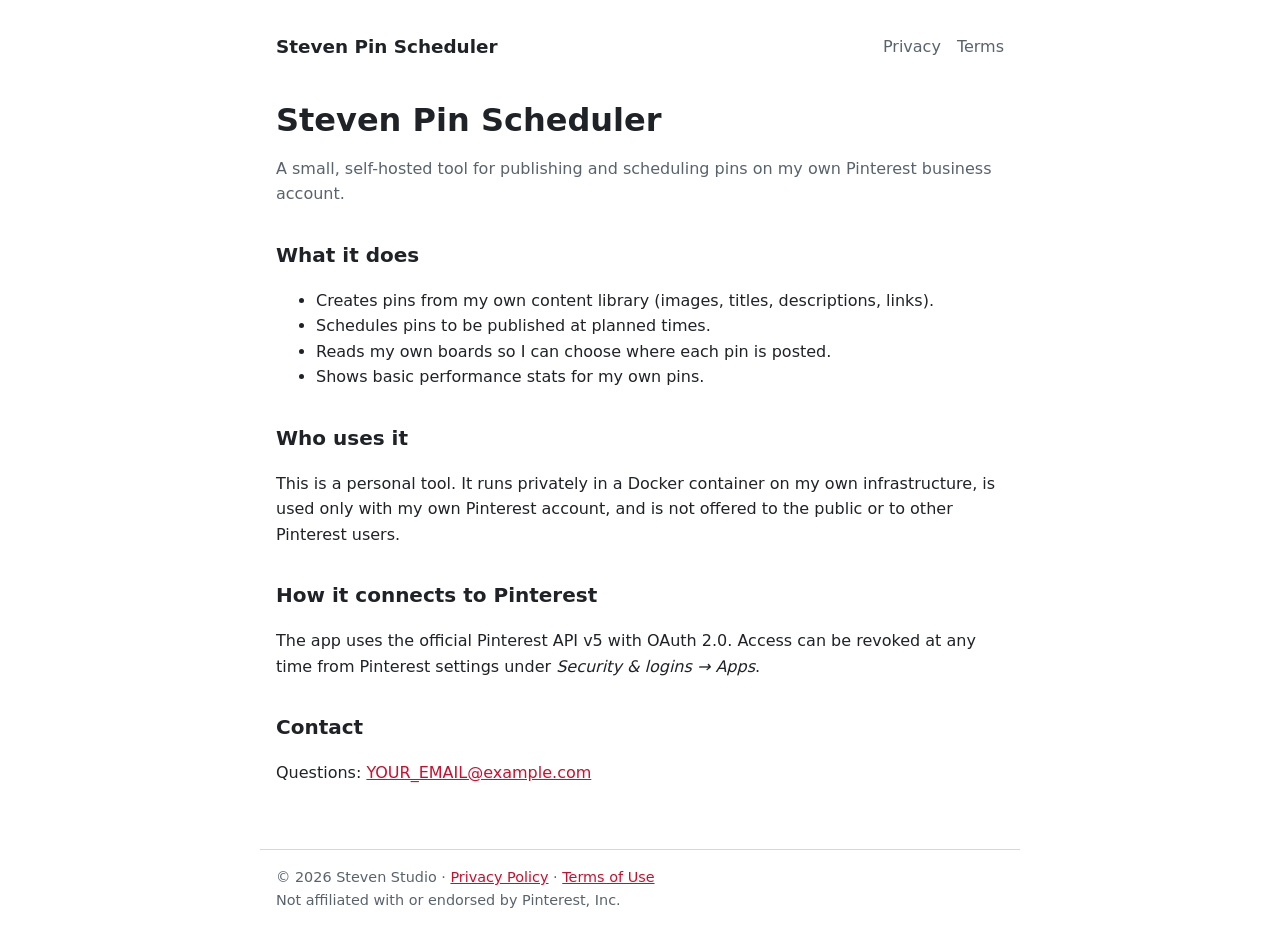
==== index.html @ 401a70a5 "Initial" ====
<!DOCTYPE html>
<html lang="en">
<head>
  <meta charset="utf-8">
  <meta name="viewport" content="width=device-width, initial-scale=1">
  <title>Steven Pin Scheduler</title>
  <meta name="description" content="A self-hosted tool for creating and scheduling pins on my own Pinterest business account.">
  <link rel="stylesheet" href="style.css">
</head>
<body>
  <header>
    <a class="brand" href="./">Steven Pin Scheduler</a>
    <nav><a href="privacy.html">Privacy</a><a href="terms.html">Terms</a></nav>
  </header>
  <main>
    <h1>Steven Pin Scheduler</h1>
    <p class="muted">A small, self-hosted tool for publishing and scheduling pins on my own Pinterest business account.</p>

    <h2>What it does</h2>
    <ul>
      <li>Creates pins from my own content library (images, titles, descriptions, links).</li>
      <li>Schedules pins to be published at planned times.</li>
      <li>Reads my own boards so I can choose where each pin is posted.</li>
      <li>Shows basic performance stats for my own pins.</li>
    </ul>

    <h2>Who uses it</h2>
    <p>This is a personal tool. It runs privately in a Docker container on my own infrastructure, is used only with my own Pinterest account, and is not offered to the public or to other Pinterest users.</p>

    <h2>How it connects to Pinterest</h2>
    <p>The app uses the official Pinterest API v5 with OAuth 2.0. Access can be revoked at any time from Pinterest settings under <em>Security &amp; logins → Apps</em>.</p>

    <h2>Contact</h2>
    <p>Questions: <a href="mailto:YOUR_EMAIL@example.com">YOUR_EMAIL@example.com</a></p>
  </main>
  <footer>
    © 2026 Steven Studio · <a href="privacy.html">Privacy Policy</a> · <a href="terms.html">Terms of Use</a><br>
    Not affiliated with or endorsed by Pinterest, Inc.
  </footer>
</body>
</html>
---- style.css ----
:root { --fg:#1f2328; --muted:#59636e; --bg:#ffffff; --card:#f6f8fa; --accent:#c8102e; --border:#d1d9e0; }
@media (prefers-color-scheme: dark) { :root { --fg:#e6edf3; --muted:#9198a1; --bg:#0d1117; --card:#161b22; --accent:#ff6b7f; --border:#30363d; } }
* { box-sizing: border-box; }
body { margin:0; font-family: system-ui, -apple-system, "Segoe UI", Roboto, sans-serif; color:var(--fg); background:var(--bg); line-height:1.6; }
header, main, footer { max-width: 760px; margin: 0 auto; padding: 0 16px; }
header { padding-top: 32px; display:flex; justify-content:space-between; align-items:center; flex-wrap:wrap; gap:8px; }
header .brand { font-weight:700; font-size:1.15rem; color:var(--fg); text-decoration:none; }
nav a { color:var(--muted); text-decoration:none; margin-left:16px; }
nav a:hover { color:var(--accent); }
main { padding-top: 24px; padding-bottom: 48px; }
h1 { font-size: 2rem; line-height:1.2; margin: 16px 0 8px; }
h2 { font-size: 1.25rem; margin-top: 32px; }
.muted { color: var(--muted); }
.card { background:var(--card); border:1px solid var(--border); border-radius:10px; padding:16px 20px; margin:16px 0; }
code, .code { font-family: ui-monospace, Menlo, Consolas, monospace; background:var(--card); border:1px solid var(--border); border-radius:6px; padding:2px 6px; word-break: break-all; }
button { background:var(--accent); color:#fff; border:0; border-radius:8px; padding:8px 14px; font-size:0.95rem; cursor:pointer; }
a { color: var(--accent); }
footer { border-top:1px solid var(--border); padding-top:16px; padding-bottom:32px; font-size:0.9rem; color:var(--muted); }
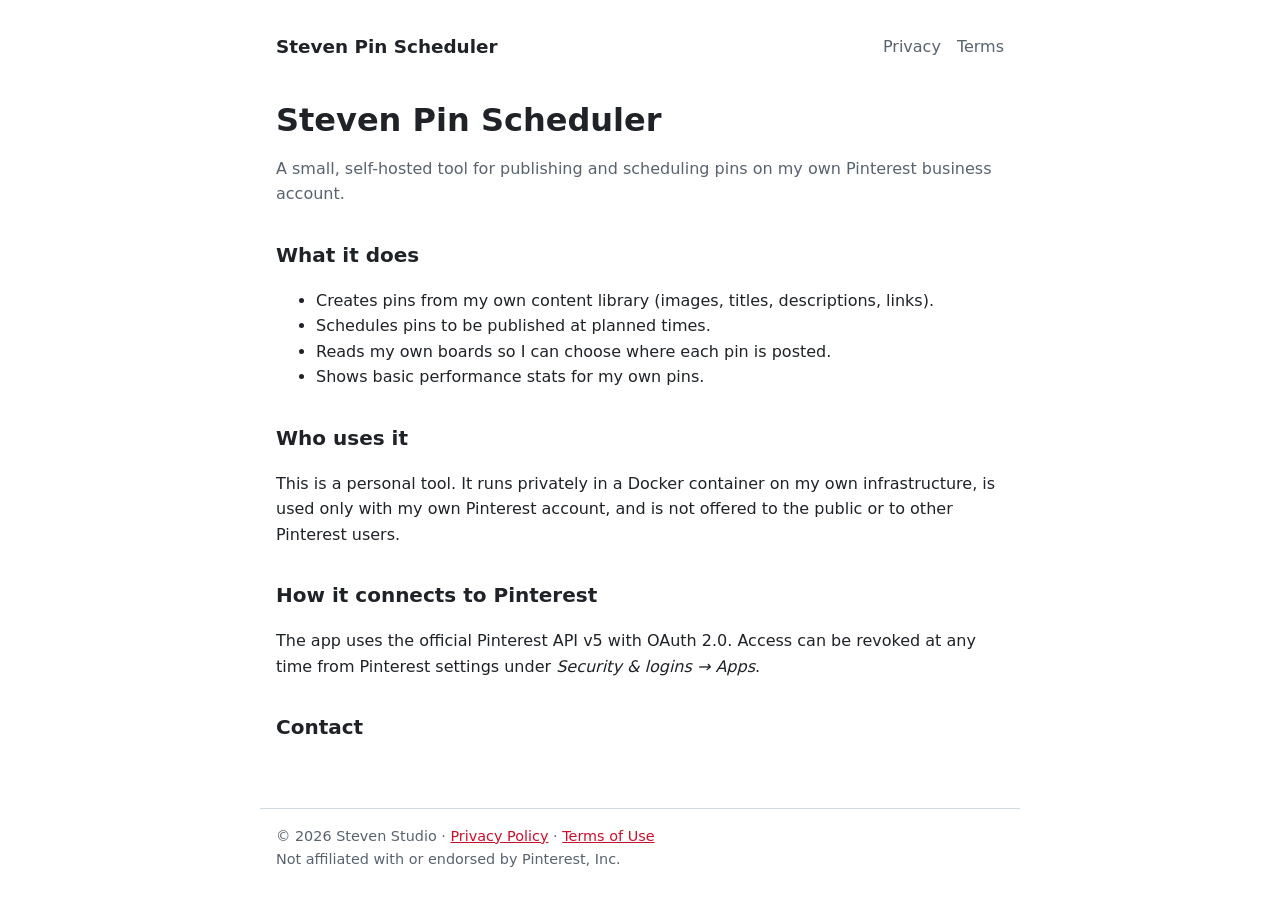
==== commit 7825998b: "Changes" ====
--- a/index.html
+++ b/index.html
@@ -31,7 +31,7 @@
     <p>The app uses the official Pinterest API v5 with OAuth 2.0. Access can be revoked at any time from Pinterest settings under <em>Security &amp; logins → Apps</em>.</p>
 
     <h2>Contact</h2>
-    <p>Questions: <a href="mailto:YOUR_EMAIL@example.com">YOUR_EMAIL@example.com</a></p>
+
   </main>
   <footer>
     © 2026 Steven Studio · <a href="privacy.html">Privacy Policy</a> · <a href="terms.html">Terms of Use</a><br>
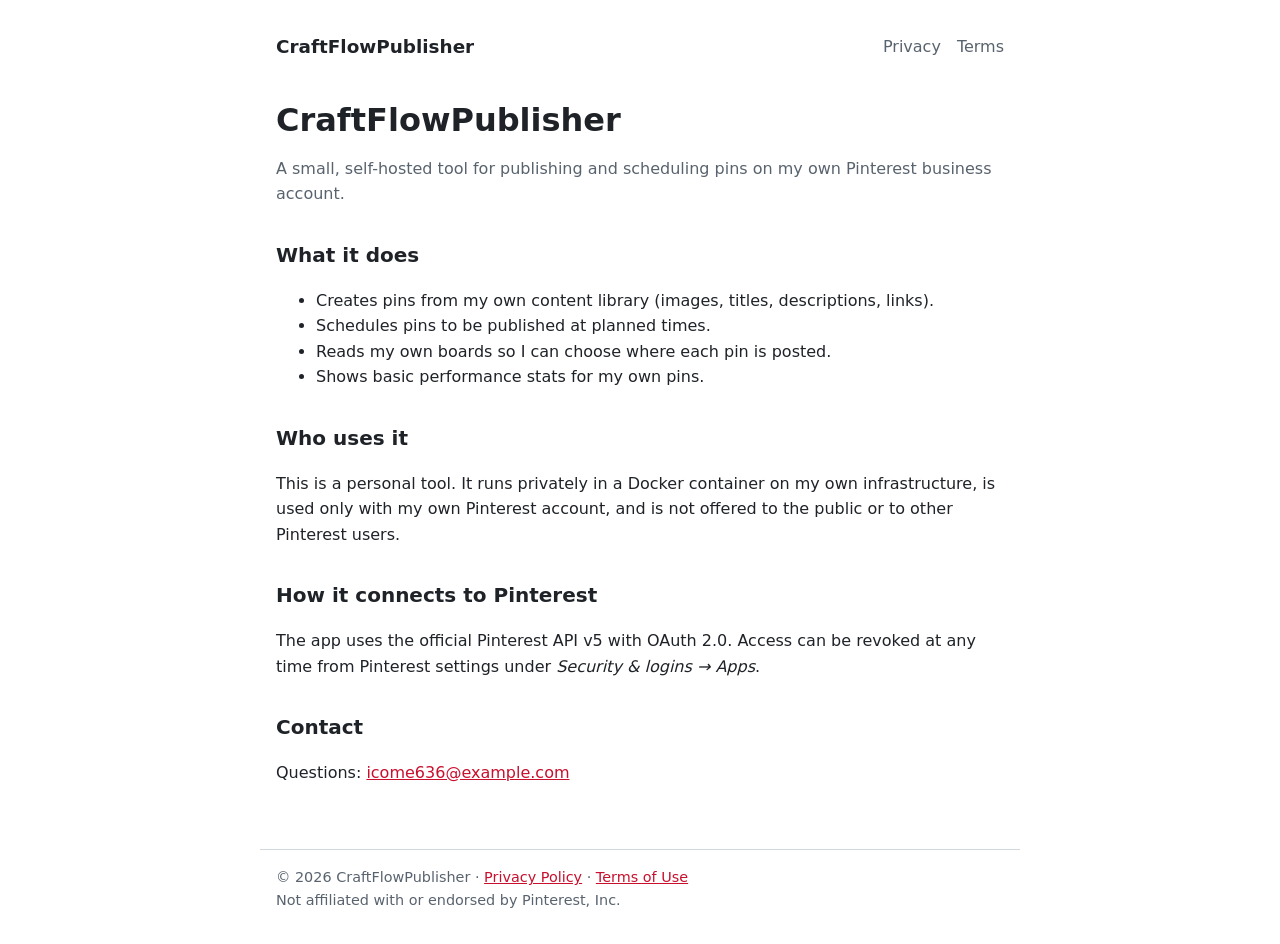
==== commit b827fe36: "change namd and add contact email back" ====
--- a/index.html
+++ b/index.html
@@ -3,17 +3,17 @@
 <head>
   <meta charset="utf-8">
   <meta name="viewport" content="width=device-width, initial-scale=1">
-  <title>Steven Pin Scheduler</title>
+  <title>CraftFlowPublisher</title>
   <meta name="description" content="A self-hosted tool for creating and scheduling pins on my own Pinterest business account.">
   <link rel="stylesheet" href="style.css">
 </head>
 <body>
   <header>
-    <a class="brand" href="./">Steven Pin Scheduler</a>
+    <a class="brand" href="./">CraftFlowPublisher</a>
     <nav><a href="privacy.html">Privacy</a><a href="terms.html">Terms</a></nav>
   </header>
   <main>
-    <h1>Steven Pin Scheduler</h1>
+    <h1>CraftFlowPublisher</h1>
     <p class="muted">A small, self-hosted tool for publishing and scheduling pins on my own Pinterest business account.</p>
 
     <h2>What it does</h2>
@@ -31,10 +31,11 @@
     <p>The app uses the official Pinterest API v5 with OAuth 2.0. Access can be revoked at any time from Pinterest settings under <em>Security &amp; logins → Apps</em>.</p>
 
     <h2>Contact</h2>
+    <p>Questions: <a href="mailto:icome636@gmail.com">icome636@example.com</a></p>
 
   </main>
   <footer>
-    © 2026 Steven Studio · <a href="privacy.html">Privacy Policy</a> · <a href="terms.html">Terms of Use</a><br>
+    © 2026 CraftFlowPublisher · <a href="privacy.html">Privacy Policy</a> · <a href="terms.html">Terms of Use</a><br>
     Not affiliated with or endorsed by Pinterest, Inc.
   </footer>
 </body>
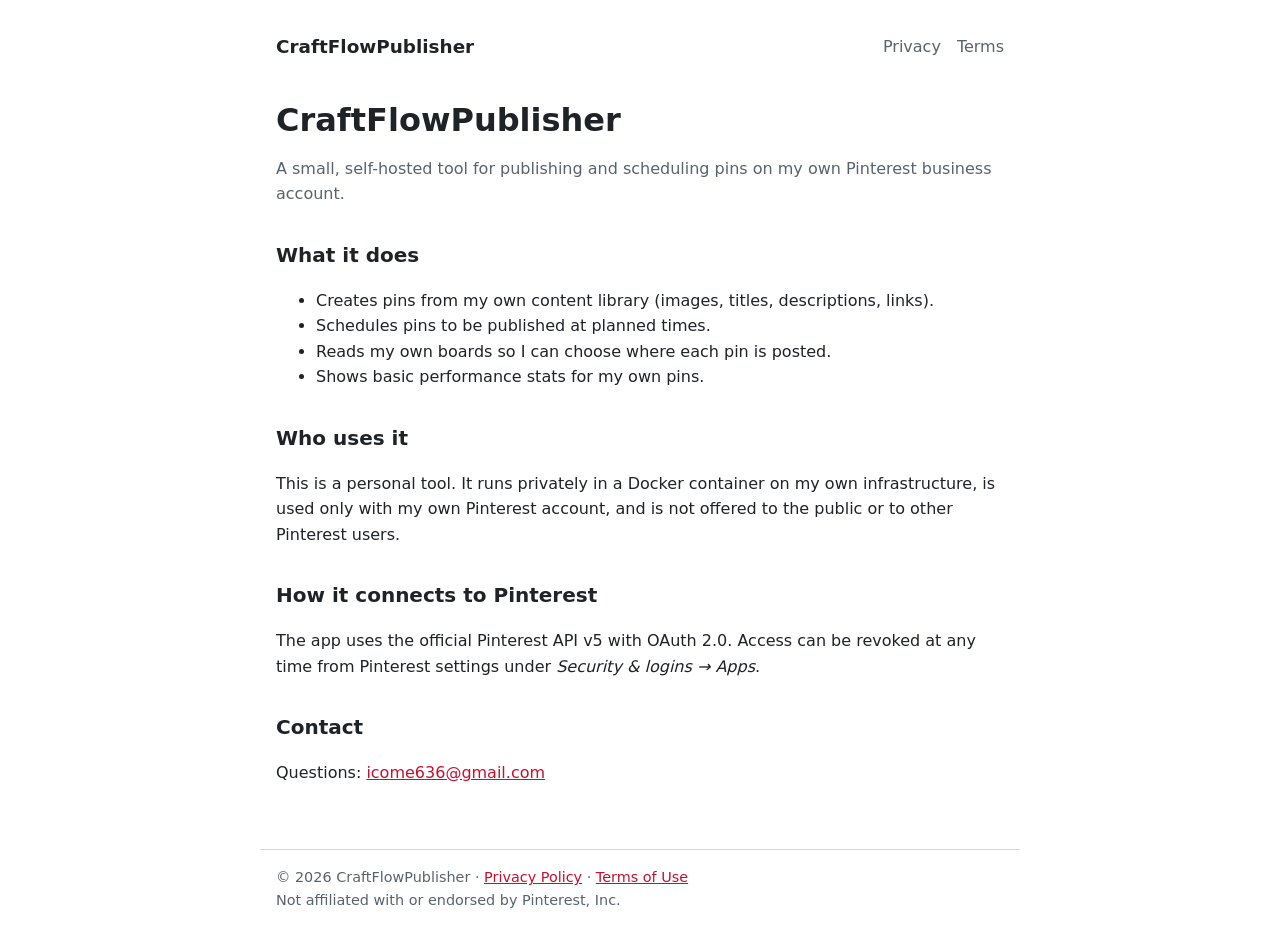
==== commit 4610b7fb: "change namd and add contact email back" ====
--- a/index.html
+++ b/index.html
@@ -31,7 +31,7 @@
     <p>The app uses the official Pinterest API v5 with OAuth 2.0. Access can be revoked at any time from Pinterest settings under <em>Security &amp; logins → Apps</em>.</p>
 
     <h2>Contact</h2>
-    <p>Questions: <a href="mailto:icome636@gmail.com">icome636@example.com</a></p>
+    <p>Questions: <a href="mailto:icome636@gmail.com">icome636@gmail.com</a></p>
 
   </main>
   <footer>
